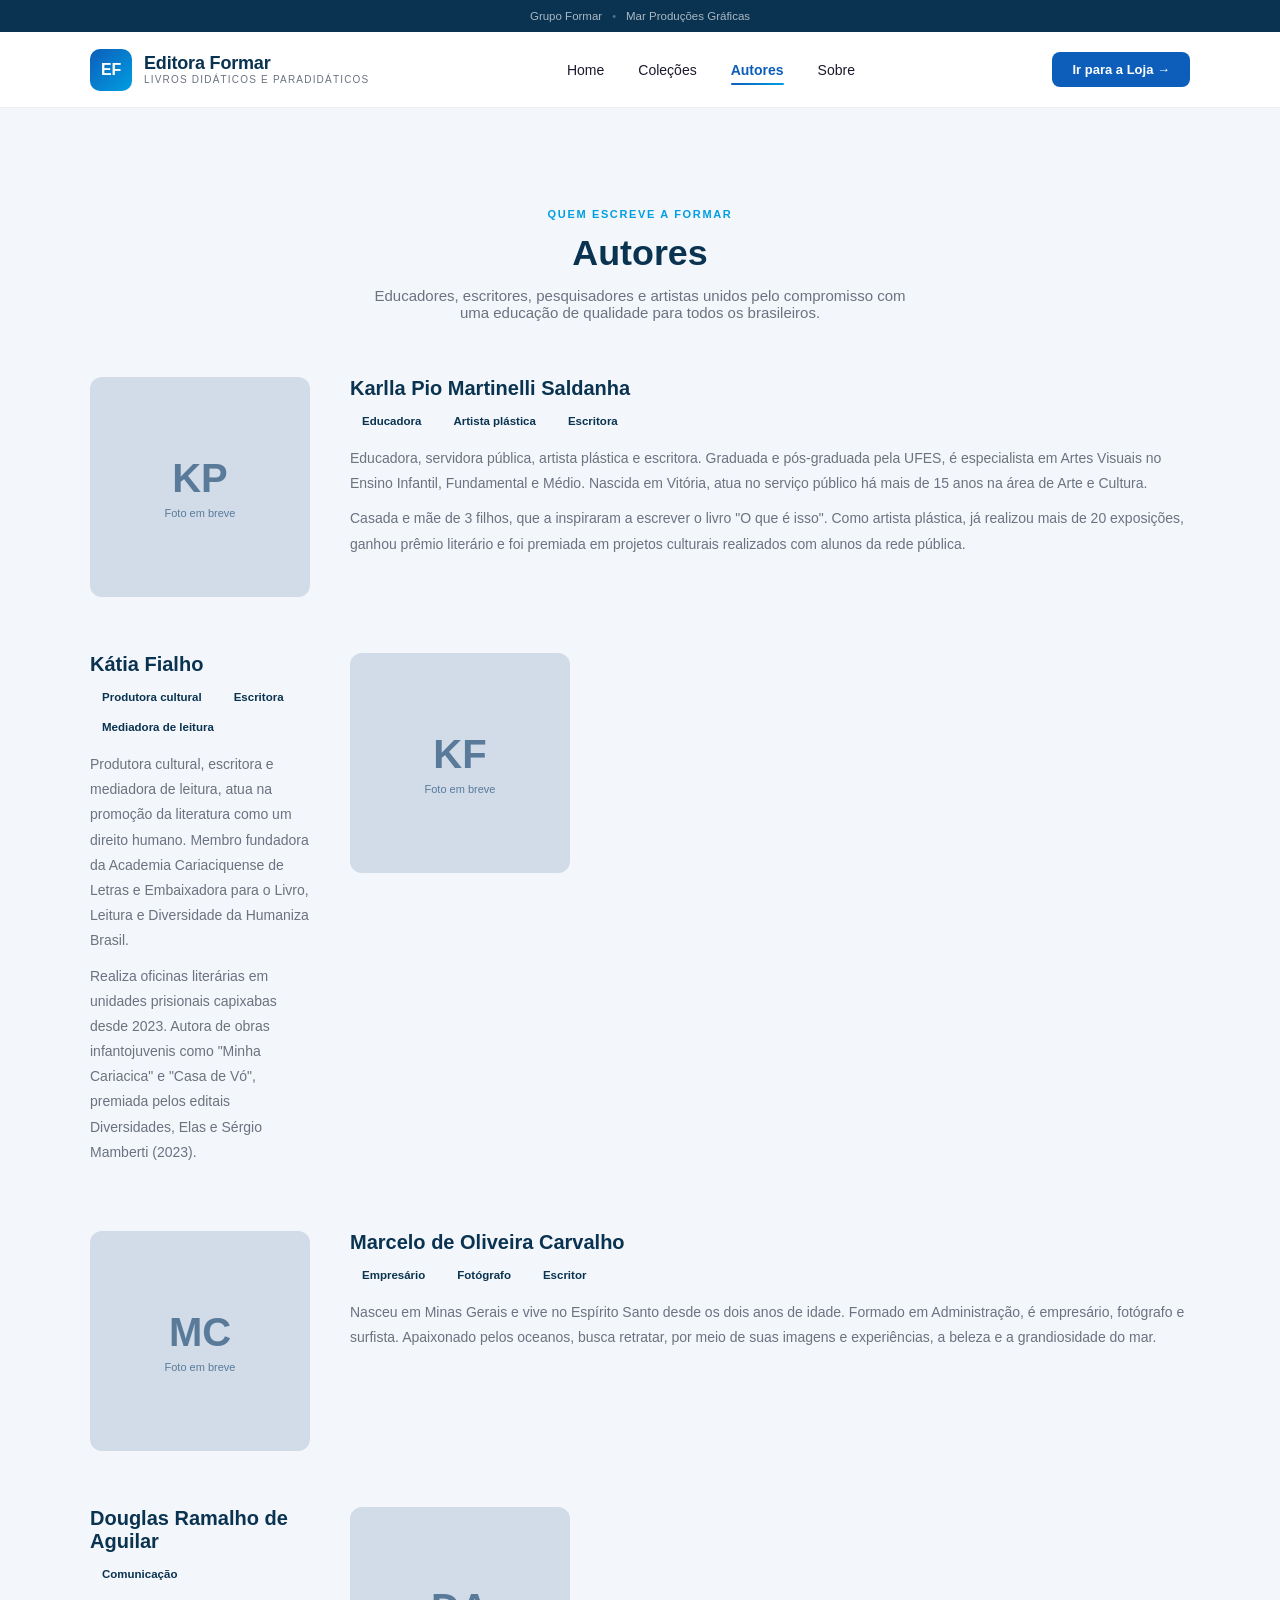
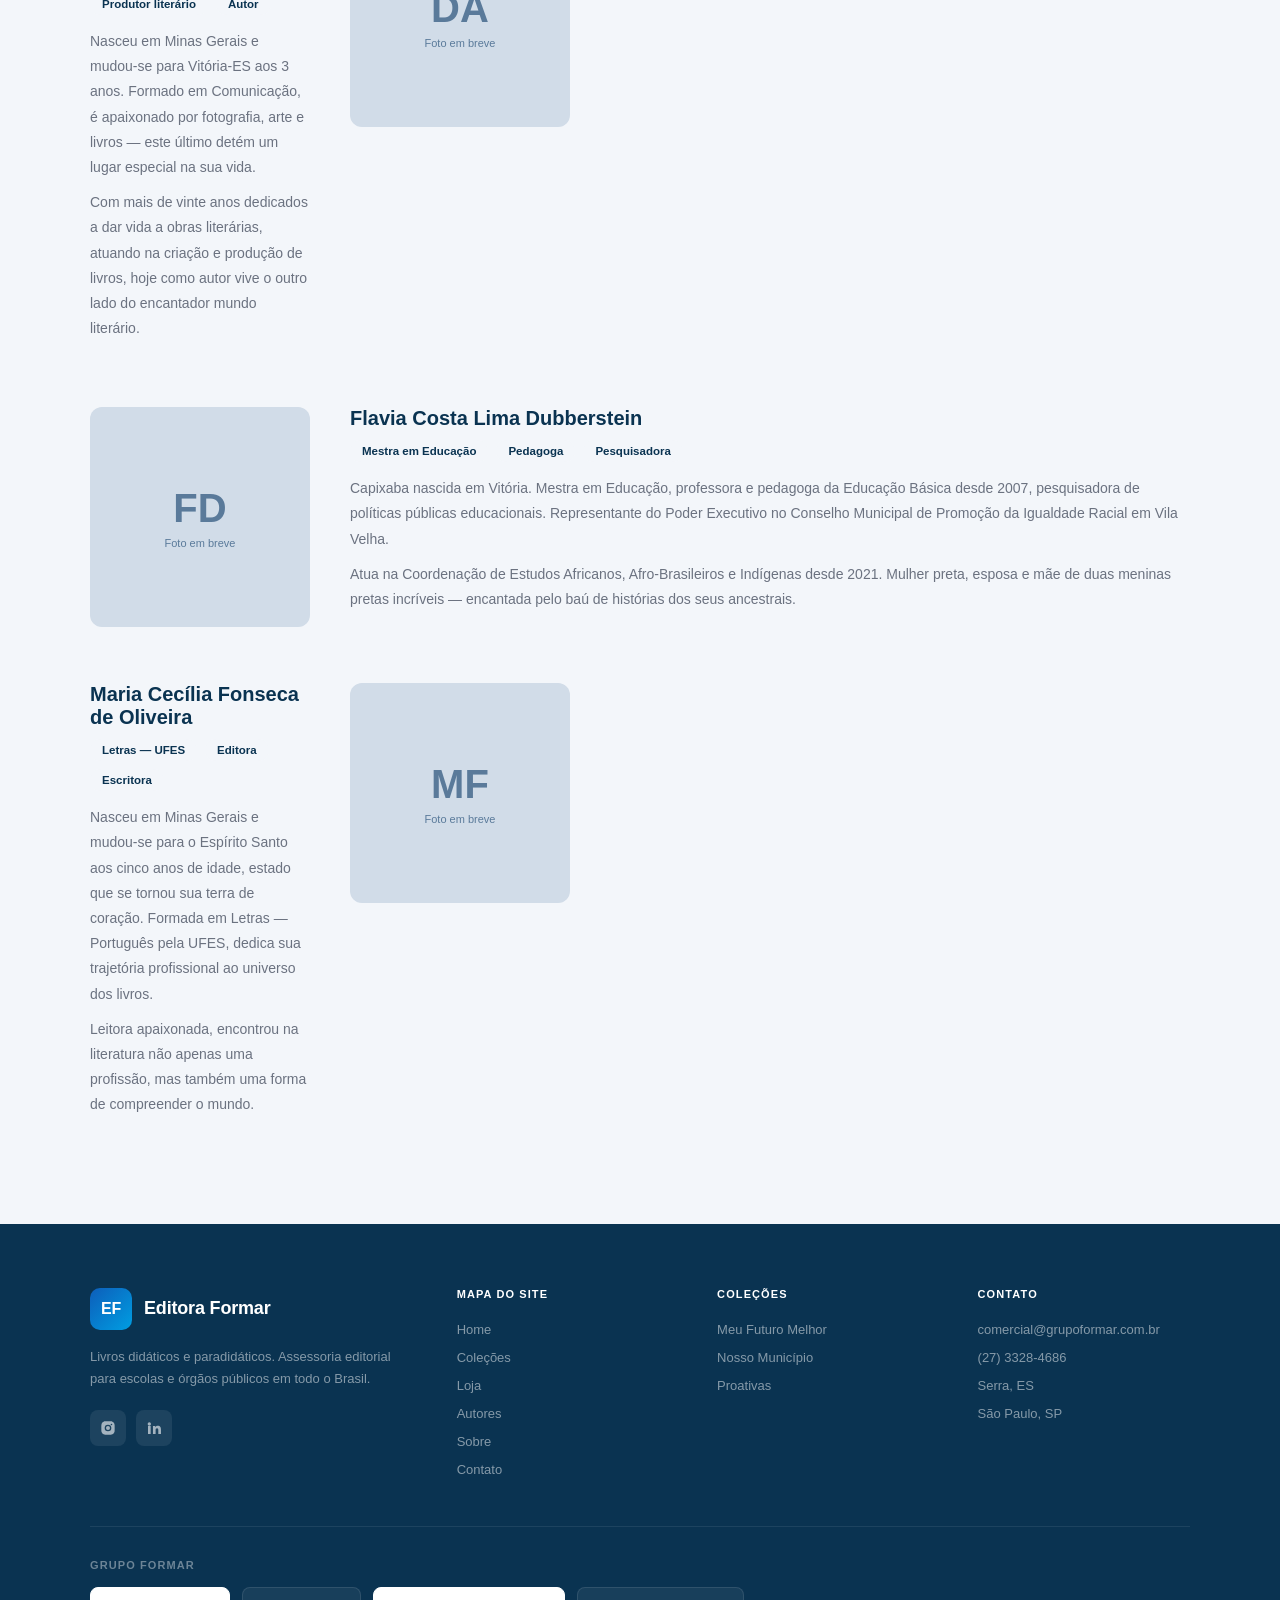
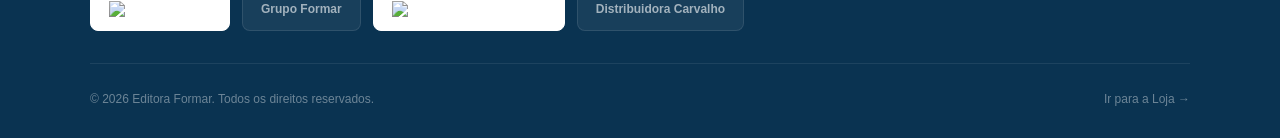
==== autores.html @ 8db66f16 "site-formar-16/07/2026 Signed-off-by: eliakimst <64975257+eliakimst@users.noreply.github.com>" ====
<!DOCTYPE html>
<html lang="pt-BR">
<head>
<meta charset="UTF-8">
<meta name="viewport" content="width=device-width, initial-scale=1.0">
<title>Autores | Editora Formar</title>
<meta name="description" content="Conheça os autores da Editora Formar: educadores, escritores, pesquisadores e artistas por trás das coleções didáticas e paradidáticas.">
<link rel="canonical" href="https://editoraformar.com.br/autores.html">

<link rel="stylesheet" href="styles.css">
</head>
<body>

<div class="top-bar">
  <div class="top-bar-inner">
    <a href="https://editoraformar.com.br" target="_blank" rel="noopener">Grupo Formar</a>
    <span class="top-bar-sep">•</span>
    <a href="https://editoraformar.com.br" target="_blank" rel="noopener">Mar Produções Gráficas</a>
  </div>
</div>

<header class="header" id="siteHeader">
  <div class="header-inner">
    <a class="logo" href="index.html#home" aria-label="Editora Formar — página inicial">
      <span class="logo-mark" aria-hidden="true">EF</span>
      <span class="logo-text">
        <strong>Editora Formar</strong>
        <span>Livros didáticos e paradidáticos</span>
      </span>
    </a>

    <nav class="main-nav" id="mainNav">
      <a href="index.html#home">Home</a>
      <a href="colecoes.html">Coleções</a>
      <a href="autores.html" class="active">Autores</a>
      <a href="sobre.html">Sobre</a>

      <a href="https://contato75770.wixsite.com/website" target="_blank" class="btn-loja">Ir para a Loja →</a>
    </nav>

    <div class="header-actions">
      <a href="https://contato75770.wixsite.com/website" target="_blank" class="btn-loja">Ir para a Loja →</a>

      <button class="menu-toggle" id="menuToggle" aria-expanded="false" aria-controls="mainNav" aria-label="Abrir menu">
        <span></span>
      </button>
    </div>
  </div>
</header>

<main style="margin-top:108px;">
  <section class="autores-chamada">
    <div class="autores-chamada-container">
      <div class="section-header">
        <span class="eyebrow">Quem escreve a Formar</span>
        <h2>Autores</h2>
        <p>Educadores, escritores, pesquisadores e artistas unidos pelo compromisso com uma educação de qualidade para todos os brasileiros.</p>
      </div>

      <div class="autores-visual-grid">
        <div class="autor-visual-card">
          <div class="autor-visual-foto autor-visual-foto-placeholder">
            <span>KP</span>
            <small>Foto em breve</small>
          </div>
          <div class="autor-visual-body">
            <div class="autor-visual-header">
              <h3>Karlla Pio Martinelli Saldanha</h3>
              <div class="autor-tags">
                <span class="autor-tag">Educadora</span>
                <span class="autor-tag">Artista plástica</span>
                <span class="autor-tag">Escritora</span>
              </div>
            </div>
            <p>Educadora, servidora pública, artista plástica e escritora. Graduada e pós-graduada pela UFES, é especialista em Artes Visuais no Ensino Infantil, Fundamental e Médio. Nascida em Vitória, atua no serviço público há mais de 15 anos na área de Arte e Cultura.</p>
            <p>Casada e mãe de 3 filhos, que a inspiraram a escrever o livro "O que é isso". Como artista plástica, já realizou mais de 20 exposições, ganhou prêmio literário e foi premiada em projetos culturais realizados com alunos da rede pública.</p>
          </div>
        </div>

        <div class="autor-visual-card autor-visual-card-rev">
          <div class="autor-visual-foto autor-visual-foto-placeholder">
            <span>KF</span>
            <small>Foto em breve</small>
          </div>
          <div class="autor-visual-body">
            <div class="autor-visual-header">
              <h3>Kátia Fialho</h3>
              <div class="autor-tags">
                <span class="autor-tag">Produtora cultural</span>
                <span class="autor-tag">Escritora</span>
                <span class="autor-tag">Mediadora de leitura</span>
              </div>
            </div>
            <p>Produtora cultural, escritora e mediadora de leitura, atua na promoção da literatura como um direito humano. Membro fundadora da Academia Cariaciquense de Letras e Embaixadora para o Livro, Leitura e Diversidade da Humaniza Brasil.</p>
            <p>Realiza oficinas literárias em unidades prisionais capixabas desde 2023. Autora de obras infantojuvenis como "Minha Cariacica" e "Casa de Vó", premiada pelos editais Diversidades, Elas e Sérgio Mamberti (2023).</p>
          </div>
        </div>

        <div class="autor-visual-card">
          <div class="autor-visual-foto autor-visual-foto-placeholder">
            <span>MC</span>
            <small>Foto em breve</small>
          </div>
          <div class="autor-visual-body">
            <div class="autor-visual-header">
              <h3>Marcelo de Oliveira Carvalho</h3>
              <div class="autor-tags">
                <span class="autor-tag">Empresário</span>
                <span class="autor-tag">Fotógrafo</span>
                <span class="autor-tag">Escritor</span>
              </div>
            </div>
            <p>Nasceu em Minas Gerais e vive no Espírito Santo desde os dois anos de idade. Formado em Administração, é empresário, fotógrafo e surfista. Apaixonado pelos oceanos, busca retratar, por meio de suas imagens e experiências, a beleza e a grandiosidade do mar.</p>
          </div>
        </div>

        <div class="autor-visual-card autor-visual-card-rev">
          <div class="autor-visual-foto autor-visual-foto-placeholder">
            <span>DA</span>
            <small>Foto em breve</small>
          </div>
          <div class="autor-visual-body">
            <div class="autor-visual-header">
              <h3>Douglas Ramalho de Aguilar</h3>
              <div class="autor-tags">
                <span class="autor-tag">Comunicação</span>
                <span class="autor-tag">Produtor literário</span>
                <span class="autor-tag">Autor</span>
              </div>
            </div>
            <p>Nasceu em Minas Gerais e mudou-se para Vitória-ES aos 3 anos. Formado em Comunicação, é apaixonado por fotografia, arte e livros — este último detém um lugar especial na sua vida.</p>
            <p>Com mais de vinte anos dedicados a dar vida a obras literárias, atuando na criação e produção de livros, hoje como autor vive o outro lado do encantador mundo literário.</p>
          </div>
        </div>

        <div class="autor-visual-card">
          <div class="autor-visual-foto autor-visual-foto-placeholder">
            <span>FD</span>
            <small>Foto em breve</small>
          </div>
          <div class="autor-visual-body">
            <div class="autor-visual-header">
              <h3>Flavia Costa Lima Dubberstein</h3>
              <div class="autor-tags">
                <span class="autor-tag">Mestra em Educação</span>
                <span class="autor-tag">Pedagoga</span>
                <span class="autor-tag">Pesquisadora</span>
              </div>
            </div>
            <p>Capixaba nascida em Vitória. Mestra em Educação, professora e pedagoga da Educação Básica desde 2007, pesquisadora de políticas públicas educacionais. Representante do Poder Executivo no Conselho Municipal de Promoção da Igualdade Racial em Vila Velha.</p>
            <p>Atua na Coordenação de Estudos Africanos, Afro-Brasileiros e Indígenas desde 2021. Mulher preta, esposa e mãe de duas meninas pretas incríveis — encantada pelo baú de histórias dos seus ancestrais.</p>
          </div>
        </div>

        <div class="autor-visual-card autor-visual-card-rev">
          <div class="autor-visual-foto autor-visual-foto-placeholder">
            <span>MF</span>
            <small>Foto em breve</small>
          </div>
          <div class="autor-visual-body">
            <div class="autor-visual-header">
              <h3>Maria Cecília Fonseca de Oliveira</h3>
              <div class="autor-tags">
                <span class="autor-tag">Letras — UFES</span>
                <span class="autor-tag">Editora</span>
                <span class="autor-tag">Escritora</span>
              </div>
            </div>
            <p>Nasceu em Minas Gerais e mudou-se para o Espírito Santo aos cinco anos de idade, estado que se tornou sua terra de coração. Formada em Letras — Português pela UFES, dedica sua trajetória profissional ao universo dos livros.</p>
            <p>Leitora apaixonada, encontrou na literatura não apenas uma profissão, mas também uma forma de compreender o mundo.</p>
          </div>
        </div>
      </div>
    </div>
  </section>
</main>

<!-- ════ FOOTER ════ -->
<footer class="footer">
  <div class="footer-container">
    <div class="footer-top">
      <div class="footer-brand">
        <a class="logo" href="index.html#home">
          <span class="logo-mark" aria-hidden="true">EF</span>
          <span class="logo-text">
            <strong>Editora Formar</strong>
          </span>
        </a>
        <p>Livros didáticos e paradidáticos. Assessoria editorial para escolas e órgãos públicos em todo o Brasil.</p>
        <div class="footer-socials">
          <a href="#" class="social-link" aria-label="Instagram">
            <svg viewBox="0 0 24 24"><path d="M12 2c2.7 0 3.06.01 4.12.06 1.06.05 1.79.22 2.43.47.66.26 1.22.6 1.77 1.15.55.55.9 1.11 1.15 1.77.25.64.42 1.37.47 2.43.05 1.06.06 1.42.06 4.12s-.01 3.06-.06 4.12c-.05 1.06-.22 1.79-.47 2.43-.26.66-.6 1.22-1.15 1.77-.55.55-1.11.9-1.77 1.15-.64.25-1.37.42-2.43.47-1.06.05-1.42.06-4.12.06s-3.06-.01-4.12-.06c-1.06-.05-1.79-.22-2.43-.47-.66-.26-1.22-.6-1.77-1.15-.55-.55-.9-1.11-1.15-1.77-.25-.64-.42-1.37-.47-2.43C2.01 15.06 2 14.7 2 12s.01-3.06.06-4.12c.05-1.06.22-1.79.47-2.43.26-.66.6-1.22 1.15-1.77.55-.55 1.11-.9 1.77-1.15.64-.25 1.37-.42 2.43-.47C8.94 2.01 9.3 2 12 2zm0 5a5 5 0 100 10 5 5 0 000-10zm0 2a3 3 0 110 6 3 3 0 010-6zm5.2-3.4a1.2 1.2 0 100 2.4 1.2 1.2 0 000-2.4z"/></svg>
          </a>
          <a href="#" class="social-link" aria-label="LinkedIn">
            <svg viewBox="0 0 24 24"><path d="M4.98 3.5a2.5 2.5 0 11-.02 5.001A2.5 2.5 0 014.98 3.5zM3 9h4v12H3V9zm7 0h3.83v1.64h.05c.53-1 1.84-2.06 3.78-2.06 4.04 0 4.79 2.66 4.79 6.12V21h-4v-5.6c0-1.34-.02-3.06-1.87-3.06-1.87 0-2.16 1.46-2.16 2.96V21h-4V9z"/></svg>
          </a>
        </div>
      </div>

      <div class="footer-col">
        <h4>Mapa do site</h4>
        <ul>
          <li><a href="index.html#home">Home</a></li>
          <li><a href="colecoes.html">Coleções</a></li>
          <li><a href="index.html#loja">Loja</a></li>
          <li><a href="autores.html">Autores</a></li>
          <li><a href="sobre.html">Sobre</a></li>
          <li><a href="index.html#contato">Contato</a></li>
        </ul>
      </div>

      <div class="footer-col">
        <h4>Coleções</h4>
        <ul>
          <li><a href="colecoes.html#meu-futuro-melhor">Meu Futuro Melhor</a></li>
          <li><a href="colecoes.html#nosso-municipio">Nosso Município</a></li>
          <li><a href="colecoes.html#proativas">Proativas</a></li>
        </ul>
      </div>

      <div class="footer-col">
        <h4>Contato</h4>
        <ul>
          <li><a href="mailto:comercial@grupoformar.com.br">comercial@grupoformar.com.br</a></li>
          <li><a href="tel:+5527332884686">(27) 3328-4686</a></li>
          <li><a href="#">Serra, ES</a></li>
          <li><a href="#">São Paulo, SP</a></li>
        </ul>
      </div>
    </div>

    <div class="footer-parceiros">
      <div class="footer-parceiros-label">Grupo Formar</div>
      <div class="footer-parceiros-grid">
        <div class="footer-parceiro-logo"><img src="editora-formar-logo.png" alt="Editora Formar"></div>
        <div class="footer-parceiro-logo">Grupo Formar</div>
        <div class="footer-parceiro-logo"><img src="mar-producoes-logo.svg" alt="Mar Produções Gráficas"></div>
        <div class="footer-parceiro-logo">Distribuidora Carvalho</div>
      </div>
    </div>

    <div class="footer-bottom">
      <p>© 2026 Editora Formar. Todos os direitos reservados.</p>
      <a href="https://contato75770.wixsite.com/website" target="_blank">Ir para a Loja →</a>
    </div>
  </div>
</footer>

<script src="script.js"></script>
</body>
</html>
---- styles.css ----
@font-face {
    font-family: 'MotivaSans';
    src: url('fonts/MotivaSansRegular.woff.ttf') format('truetype');
    font-weight: 400; font-style: normal; font-display: swap;
  }
  @font-face {
    font-family: 'MotivaSans';
    src: url('fonts/MotivaSansMedium.woff.ttf') format('truetype');
    font-weight: 500; font-style: normal; font-display: swap;
  }
  @font-face {
    font-family: 'MotivaSans';
    src: url('fonts/MotivaSansBold.woff.ttf') format('truetype');
    font-weight: 700; font-style: normal; font-display: swap;
  }
  @font-face {
    font-family: 'MotivaSans';
    src: url('fonts/MotivaSansExtraBold.ttf') format('truetype');
    font-weight: 800; font-style: normal; font-display: swap;
  }

  :root{
    --navy:  #0A3351;
    --blue:  #0D5EBA;
    --green: #009EE2;
    --sky:   #2FC3F5;
    --light: #F3F6FA;
    --white: #FFFFFF;
    --gray:  #6B7280;
    --dark:  #1A1A2E;
    --font:  'MotivaSans', Arial, sans-serif;
    --max-w: 1180px;
    --radius: 12px;
  }

  *,*::before,*::after{ box-sizing:border-box; margin:0; padding:0; }
  html{ scroll-behavior:smooth; }
  body{ font-family: var(--font); background: var(--white); }

  /* para os links âncora (rodapé, índice) não rolarem a página escondendo
     o topo do conteúdo atrás da faixa superior + header fixos (108px) */
  section[id]{ scroll-margin-top: 108px; }

  /* ════ FAIXA SUPERIOR ════ */
  .top-bar{
    position: fixed;
    top: 0; left: 0; right: 0;
    z-index: 101;
    height: 32px;
    background: var(--navy);
  }

  .top-bar-inner{
    max-width: var(--max-w);
    height: 100%;
    margin: 0 auto;
    padding: 0 40px;
    display: flex;
    align-items: center;
    justify-content: center;
    gap: 10px;
  }

  .top-bar-inner a{
    color: rgba(255,255,255,0.65);
    text-decoration: none;
    font-size: 11.5px;
    font-family: var(--font);
    transition: color .15s;
  }

  .top-bar-inner a:hover{ color: var(--white); }

  .top-bar-sep{ color: rgba(255,255,255,0.3); font-size: 11px; }

  @media (max-width: 480px){
    .top-bar-inner{ padding: 0 16px; gap: 6px; }
    .top-bar-inner a{ font-size: 10.5px; }
  }

  /* ════ HEADER ════ */
  .header{
    position: fixed;
    top: 32px; left:0; right:0;
    z-index: 100;
    background: var(--white);
    border-bottom: 1px solid rgba(10,51,81,0.08);
    height: 76px;
    transition: box-shadow .25s ease, height .25s ease;
  }

  .header.scrolled{
    box-shadow: 0 4px 24px rgba(10,51,81,0.10);
    height: 68px;
  }

  .header-inner{
    max-width: var(--max-w);
    height: 100%;
    margin: 0 auto;
    padding: 0 40px;
    display: flex;
    align-items: center;
    justify-content: space-between;
    gap: 24px;
  }

  .logo{
    display:flex;
    align-items:center;
    gap:12px;
    text-decoration:none;
    cursor:pointer;
    flex-shrink:0;
  }

  .logo-mark{
    width: 42px;
    height: 42px;
    border-radius: 10px;
    background: linear-gradient(135deg, var(--blue), var(--green));
    display:flex;
    align-items:center;
    justify-content:center;
    color:var(--white);
    font-weight:800;
    font-size:16px;
    letter-spacing:-0.02em;
  }

  .logo-text{
    display:flex;
    flex-direction:column;
    line-height:1.15;
  }

  .logo-text strong{
    font-size:18px;
    font-weight:800;
    color:var(--navy);
    letter-spacing:-0.01em;
  }

  .logo-text span{
    font-size:10px;
    font-weight:500;
    color:var(--gray);
    text-transform:uppercase;
    letter-spacing:0.12em;
  }

  nav.main-nav{
    display:flex;
    align-items:center;
    gap:2px;
  }

  nav.main-nav a{
    position:relative;
    text-decoration:none;
    color:var(--dark);
    font-size:14px;
    font-weight:500;
    padding:9px 16px;
    border-radius:8px;
    transition: color .15s ease, background .15s ease;
    white-space:nowrap;
  }

  nav.main-nav a:hover{ background:var(--light); color:var(--blue); }
  nav.main-nav a.active{ color:var(--blue); font-weight:700; }

  nav.main-nav a.active::after{
    content:'';
    position:absolute;
    left:16px; right:16px;
    bottom:2px;
    height:2px;
    border-radius:2px;
    background: linear-gradient(90deg, var(--blue), var(--green));
  }

  .header-actions{
    display:flex;
    align-items:center;
    gap:8px;
  }

  .btn-loja{
    display:inline-flex;
    align-items:center;
    gap:6px;
    background: var(--blue);
    color: var(--white);
    text-decoration:none;
    border-radius:8px;
    padding:10px 20px;
    font-size:13px;
    font-weight:700;
    transition: background .15s ease, transform .15s ease;
  }

  .btn-loja:hover{ background: var(--navy); transform: translateY(-1px); }

  /* em desktop, o botão da loja aparece só em .header-actions;
     a cópia dentro do nav é exclusiva do menu mobile */
  nav.main-nav .btn-loja{ display:none; }

  .menu-toggle{
    display:none;
    width:40px; height:40px;
    border:none;
    background:transparent;
    cursor:pointer;
    align-items:center;
    justify-content:center;
    border-radius:8px;
  }

  .menu-toggle:hover{ background: var(--light); }

  .menu-toggle span,
  .menu-toggle span::before,
  .menu-toggle span::after{
    display:block;
    width:22px;
    height:2px;
    background: var(--navy);
    position:relative;
    transition: transform .2s ease, opacity .2s ease;
  }

  .menu-toggle span::before,
  .menu-toggle span::after{
    content:'';
    position:absolute;
    left:0;
  }
  .menu-toggle span::before{ top:-7px; }
  .menu-toggle span::after{ top:7px; }

  .menu-toggle.open span{ background: transparent; }
  .menu-toggle.open span::before{ transform: translateY(7px) rotate(45deg); }
  .menu-toggle.open span::after{ transform: translateY(-7px) rotate(-45deg); }

  @media (max-width: 860px){
    nav.main-nav{
      position: fixed;
      top: 108px; left:0; right:0;
      flex-direction:column;
      align-items:stretch;
      background: var(--white);
      border-bottom: 1px solid rgba(10,51,81,0.08);
      padding: 8px 16px 16px;
      gap:2px;
      transform: translateY(-12px);
      opacity:0;
      visibility:hidden;
      pointer-events:none;
      transition: transform .2s ease, opacity .2s ease;
      box-shadow: 0 12px 24px rgba(10,51,81,0.08);
    }

    nav.main-nav.open{
      transform: translateY(0);
      opacity:1;
      visibility:visible;
      pointer-events:auto;
    }

    nav.main-nav a{ padding:12px 14px; font-size:15px; }
    nav.main-nav a.active::after{ display:none; }
    nav.main-nav a.active{ background: var(--light); }

    .header-actions .btn-loja{ display:none; }
    nav.main-nav .btn-loja{
      display:inline-flex;
      justify-content:center;
      margin-top:8px;
    }

    .menu-toggle{ display:flex; }
  }

  @media (max-width: 400px){
    .logo-text span{ display:none; }
  }

  /* ════ BANNER ════ */
  .banner{
    background: var(--light);
    overflow: hidden;
    position: relative;
    margin-top: 108px; /* compensa faixa superior (32px) + header fixo (76px) */
  }

  .banner-inner{
    max-width: var(--max-w);
    margin: 0 auto;
    padding: 72px 40px;
    display: grid;
    grid-template-columns: 1fr 1fr;
    align-items: center;
    gap: 40px;
    min-height: 520px;
  }

  .banner-text{ position: relative; z-index: 2; }

  .banner-eyebrow{
    display:inline-block;
    background: rgba(13,94,186,0.08);
    color: var(--blue);
    font-size: 11px;
    font-weight: 700;
    letter-spacing: 0.15em;
    text-transform: uppercase;
    padding: 6px 14px;
    border-radius: 20px;
    border: 1px solid rgba(13,94,186,0.18);
    margin-bottom: 24px;
  }

  .banner-text h1{
    font-size: clamp(30px, 4vw, 48px);
    font-weight: 800;
    color: var(--navy);
    line-height: 1.15;
    margin-bottom: 20px;
  }

  .banner-text h1 em{
    font-style: normal;
    color: var(--green);
  }

  .banner-text p{
    color: var(--gray);
    font-size: 15px;
    line-height: 1.8;
    max-width: 420px;
    margin-bottom: 36px;
  }

  .banner-ctas{ display:flex; gap:12px; flex-wrap:wrap; }

  .btn-primary{
    background: var(--green);
    color: var(--white);
    border:none;
    border-radius: 8px;
    padding: 13px 28px;
    font-size: 15px;
    font-weight: 700;
    font-family: var(--font);
    text-decoration:none;
    display:inline-block;
    transition: filter .15s, transform .1s;
  }
  .btn-primary:hover{ filter: brightness(0.92); transform: translateY(-1px); }

  .btn-secondary{
    background: transparent;
    color: var(--navy);
    border: 1.5px solid rgba(10,51,81,0.25);
    border-radius: 8px;
    padding: 13px 28px;
    font-size: 15px;
    font-weight: 500;
    font-family: var(--font);
    text-decoration:none;
    display:inline-block;
    transition: border-color .15s, background .15s;
  }
  .btn-secondary:hover{ border-color: rgba(10,51,81,0.5); background: rgba(10,51,81,0.04); }

  .banner-visual{
    position: relative;
    display:flex;
    align-items:center;
    justify-content:center;
    z-index: 1;
  }

  .banner-blob{
    position:absolute;
    width: 92%;
    aspect-ratio: 1;
    right: -8%;
    border-radius: 42% 58% 63% 37% / 47% 42% 58% 53%;
    background: linear-gradient(135deg, var(--blue), var(--sky));
    opacity: 0.9;
  }

  .banner-photo{
    position:relative;
    width: 78%;
    aspect-ratio: 3 / 4;
    border-radius: 42% 58% 63% 37% / 47% 42% 58% 53%;
    overflow:hidden;
    box-shadow: 0 24px 48px rgba(10,51,81,0.18);
    background: var(--navy);
    display:flex;
    align-items:center;
    justify-content:center;
  }

  /* placeholder — trocar por <img src="foto-geral.avif" alt="Professora com alunos em sala de aula"> quando o arquivo real existir */
  .banner-photo-placeholder{
    color: rgba(255,255,255,0.7);
    font-size: 13px;
    text-align:center;
    padding: 24px;
    line-height:1.6;
  }

  .banner-photo img{
    width:100%;
    height:100%;
    object-fit:cover;
    display:block;
  }

  @media (max-width: 860px){
    .banner-inner{
      grid-template-columns: 1fr;
      padding: 48px 24px;
      min-height: 0;
      text-align: left;
    }

    .banner-visual{
      order: -1;
      margin-bottom: 8px;
    }

    .banner-blob{ width: 68%; right: 8%; }
    .banner-photo{ width: 58%; }

    .banner-text p{ max-width: none; }
  }

  @media (max-width: 480px){
    .banner-blob{ width: 78%; right: 4%; }
    .banner-photo{ width: 68%; }
    .banner-ctas{ flex-direction:column; align-items: stretch; }
    .banner-ctas a{ text-align:center; }
  }

  /* ════ SOBRE ════ */
  .eyebrow{
    display: inline-block;
    font-size: 11px;
    font-weight: 700;
    letter-spacing: 0.15em;
    text-transform: uppercase;
    color: var(--green);
    margin-bottom: 12px;
  }

  .sobre{
    padding: 96px 0;
    background: var(--white);
  }

  .sobre-container{
    max-width: var(--max-w);
    margin: 0 auto;
    padding: 0 40px;
  }

  .sobre-inner{
    display: grid;
    grid-template-columns: 1fr 1fr;
    gap: 80px;
    align-items: center;
  }

  .sobre-image{
    border-radius: var(--radius);
    overflow: hidden;
    height: 400px;
    background: var(--light);
    display:flex;
    align-items:center;
    justify-content:center;
  }

  .sobre-image img{
    width: 100%;
    height: 100%;
    object-fit: cover;
    display:block;
  }

  /* placeholder — trocar por <img src="foto-geral2.avif" alt="Editora Formar"> quando o arquivo real existir */
  .sobre-image-placeholder{
    color: var(--gray);
    font-size: 13px;
    text-align:center;
    padding: 24px;
    line-height:1.6;
  }

  .sobre-content h2{
    font-family: var(--font);
    font-size: clamp(24px, 2.8vw, 36px);
    font-weight: 800;
    color: var(--navy);
    line-height: 1.2;
    margin-bottom: 20px;
  }

  .sobre-content p{
    color: var(--gray);
    font-size: 15px;
    font-family: var(--font);
    font-weight: 400;
    line-height: 1.8;
    margin-bottom: 16px;
  }

  .link-mais{
    color: var(--blue);
    font-weight: 700;
    font-family: var(--font);
    font-size: 14px;
    text-decoration: none;
    display: inline-flex;
    align-items: center;
    gap: 6px;
    margin-top: 8px;
    transition: gap 0.15s;
    cursor: pointer;
  }

  .link-mais:hover{ gap: 10px; }

  @media (max-width: 860px){
    .sobre{ padding: 64px 0; }
    .sobre-container{ padding: 0 24px; }
    .sobre-inner{
      grid-template-columns: 1fr;
      gap: 32px;
    }
    .sobre-image{ height: 280px; order: -1; }
  }

  /* ════ MISSÃO, VISÃO E VALORES ════ (conteúdo real, página Sobre completa) */
  .mvv{ padding: 80px 0; background: var(--light); }
  .mvv-header{ text-align: center; max-width: 560px; margin: 0 auto 48px; }
  .mvv-header h2{ font-family: var(--font); font-size: clamp(24px,2.8vw,34px); font-weight: 800; color: var(--navy); margin-top: 6px; }
  .mvv-grid{ display: grid; grid-template-columns: repeat(3,1fr); gap: 24px; }
  .mvv-card{ background: var(--white); border-radius: var(--radius); padding: 32px 26px; }
  .mvv-card-icon{ width: 48px; height: 48px; border-radius: 12px; background: rgba(0,158,226,0.1); display: flex; align-items: center; justify-content: center; font-size: 22px; margin-bottom: 16px; }
  .mvv-card h3{ font-family: var(--font); font-size: 16px; font-weight: 700; color: var(--navy); margin-bottom: 10px; }
  .mvv-card p{ color: var(--gray); font-size: 13.5px; line-height: 1.7; }
  .valores-list{ display: flex; flex-wrap: wrap; gap: 8px; }
  .valor-pill{ background: var(--light); color: var(--navy); font-size: 12px; font-weight: 600; padding: 6px 12px; border-radius: 20px; }

  @media (max-width: 860px){
    .mvv{ padding: 56px 0; }
    .mvv-grid{ grid-template-columns: 1fr; }
  }

  /* ════ GRUPO FORMAR (dentro da página Sobre) ════ */
  .grupo{ padding: 80px 0; background: var(--white); }
  .grupo-header{ text-align: center; max-width: 620px; margin: 0 auto 48px; }
  .grupo-header h2{ font-family: var(--font); font-size: clamp(24px,2.8vw,34px); font-weight: 800; color: var(--navy); margin: 6px 0 12px; }
  .grupo-header p{ color: var(--gray); font-size: 15px; line-height: 1.7; }
  .grupo-grid{ display: grid; grid-template-columns: 1fr 1fr; gap: 24px; }
  .grupo-card{ background: var(--light); border-radius: var(--radius); padding: 28px; }
  .grupo-card-header{ display: flex; align-items: center; gap: 14px; margin-bottom: 16px; }
  .grupo-card-logo{ width: 44px; height: 44px; border-radius: 10px; display: flex; align-items: center; justify-content: center; color: var(--white); font-weight: 800; font-size: 18px; flex-shrink: 0; }
  .grupo-card-logo.formar{ background: var(--blue); }
  .grupo-card-logo.mar{ background: var(--green); }
  .grupo-card-header h3{ font-family: var(--font); font-size: 15px; font-weight: 700; color: var(--navy); }
  .grupo-card-header span{ font-size: 12px; color: var(--gray); }
  .grupo-card > p{ color: var(--gray); font-size: 13.5px; line-height: 1.7; margin-bottom: 14px; }
  .grupo-card-tags{ display: flex; flex-wrap: wrap; gap: 8px; }
  .grupo-card-tags .tag{ background: var(--white); border: 1px solid rgba(10,51,81,0.1); border-radius: 20px; padding: 5px 12px; font-size: 11.5px; color: var(--navy); }

  @media (max-width: 860px){
    .grupo{ padding: 56px 0; }
    .grupo-grid{ grid-template-columns: 1fr; }
  }

  /* ════ COLEÇÕES ════ */
  .colecoes{
    padding: 96px 0;
    background: var(--light);
  }

  .colecoes-container{
    max-width: var(--max-w);
    margin: 0 auto;
    padding: 0 40px;
  }

  .section-header{
    text-align: center;
    margin-bottom: 56px;
  }

  .section-header h2{
    font-family: var(--font);
    font-size: clamp(24px, 2.8vw, 36px);
    font-weight: 800;
    color: var(--navy);
    line-height: 1.2;
  }

  .section-header p{
    color: var(--gray);
    font-size: 15px;
    font-family: var(--font);
    max-width: 540px;
    margin: 12px auto 0;
  }

  .colecoes-grid{
    display: grid;
    grid-template-columns: repeat(3, 1fr);
    gap: 24px;
  }

  .colecoes-cta{ text-align: center; margin-top: 40px; }

  /* ════ COLEÇÕES — VERSÃO COMPLETA (substituindo os cards pequenos) ════
     Baseado no conteúdo real da "PÁGINA COLEÇÕES" do arquivo original. */
  .col-section{ padding: 80px 0; }
  .col-section.col-alt-white{ background: var(--white); }
  .col-section.col-alt-light{ background: var(--light); }
  .col-section.col-alt-navy{ background: var(--navy); }

  .col-container{
    max-width: var(--max-w);
    margin: 0 auto;
    padding: 0 40px;
  }

  .col-intro{
    max-width: 640px;
    margin: 0 auto 48px;
    text-align: center;
  }

  .col-intro h2{
    font-family: var(--font);
    font-size: clamp(24px, 2.8vw, 34px);
    font-weight: 800;
    color: var(--navy);
    margin: 6px 0 12px;
  }

  .col-tagline{ color: var(--gray); font-size: 15px; line-height: 1.7; }

  .col-body{
    display: grid;
    grid-template-columns: 1fr 1fr;
    gap: 56px;
    align-items: center;
  }

  .col-body-reverse .col-content{ order: 2; }
  .col-body-reverse .col-images{ order: 1; }

  /* imagem grande — pedido explícito de "destaque para imagens" */
  .col-img-single{
    border-radius: var(--radius);
    overflow: hidden;
    aspect-ratio: 4/3;
    background: var(--light);
    display: flex;
    align-items: center;
    justify-content: center;
    color: var(--gray);
    font-size: 13px;
    text-align: center;
    padding: 24px;
  }

  .col-img-single img{ width: 100%; height: 100%; object-fit: cover; display: block; }

  .col-img-stack{
    position: relative;
    aspect-ratio: 4/3;
  }

  .col-img-stack .col-img-main{
    position: absolute;
    inset: 0 15% 15% 0;
    border-radius: var(--radius);
    background: var(--light);
    display: flex;
    align-items: center;
    justify-content: center;
    color: var(--gray);
    font-size: 12px;
    text-align: center;
    padding: 16px;
    box-shadow: 0 16px 32px rgba(10,51,81,0.14);
  }

  .col-img-stack .col-img-secondary{
    position: absolute;
    inset: 15% 0 0 15%;
    border-radius: var(--radius);
    background: var(--white);
    border: 1px solid rgba(10,51,81,0.1);
    display: flex;
    align-items: center;
    justify-content: center;
    color: var(--gray);
    font-size: 12px;
    text-align: center;
    padding: 16px;
    box-shadow: 0 16px 32px rgba(10,51,81,0.14);
  }

  .col-img-stack .col-img-main img,
  .col-img-stack .col-img-secondary img{
    max-width: 100%;
    max-height: 100%;
    object-fit: contain;
  }

  .col-content p{
    color: var(--gray);
    font-size: 14.5px;
    line-height: 1.8;
    margin-bottom: 14px;
  }

  .col-content-light p{ color: rgba(255,255,255,0.72); }

  .col-topics{ margin: 24px 0; display: flex; flex-direction: column; gap: 18px; }

  .col-topic{ display: flex; gap: 14px; align-items: flex-start; }

  .col-topic-icon{
    width: 40px; height: 40px;
    border-radius: 10px;
    background: var(--light);
    display: flex; align-items: center; justify-content: center;
    font-size: 18px;
    flex-shrink: 0;
  }

  .col-topic strong{ display: block; color: var(--navy); font-size: 14px; margin-bottom: 4px; }
  .col-topic p{ font-size: 13px; margin-bottom: 0; }

  .col-features{ display: flex; flex-wrap: wrap; gap: 10px; margin: 20px 0; }

  .col-feature{
    display: inline-flex; align-items: center; gap: 6px;
    background: var(--light);
    border-radius: 20px;
    padding: 7px 14px;
    font-size: 12px;
    font-weight: 600;
    color: var(--navy);
  }

  .col-content-light .col-feature{ background: rgba(255,255,255,0.08); color: var(--white); }

  .col-tags-section{ margin: 20px 0; }
  .col-tags-section strong{ display: block; font-size: 11px; text-transform: uppercase; letter-spacing: 0.08em; color: var(--navy); margin-bottom: 10px; }
  .col-tags{ display: flex; flex-wrap: wrap; gap: 8px; }
  .col-tag{ background: var(--white); border: 1px solid rgba(10,51,81,0.12); border-radius: 20px; padding: 6px 12px; font-size: 12px; color: var(--navy); }

  .col-objectives ul{ list-style: none; display: flex; flex-direction: column; gap: 8px; margin: 14px 0 24px; }
  .col-objectives li{ color: rgba(255,255,255,0.75); font-size: 13.5px; padding-left: 20px; position: relative; }
  .col-objectives li::before{ content:'✓'; position:absolute; left:0; color: var(--sky); font-weight:700; }

  .fase-grid{ display: grid; grid-template-columns: 1fr 1fr; gap: 16px; margin-bottom: 24px; }
  .fase-card{ display: flex; gap: 12px; background: rgba(255,255,255,0.06); border-radius: 10px; padding: 16px; }
  .fase-num{ width: 28px; height: 28px; border-radius: 50%; background: var(--sky); color: var(--navy); font-weight: 800; font-size: 13px; display: flex; align-items: center; justify-content: center; flex-shrink: 0; }
  .fase-card strong{ display: block; color: var(--white); font-size: 13px; margin-bottom: 4px; }
  .fase-card p{ color: rgba(255,255,255,0.65); font-size: 12px; margin-bottom: 0; }

  .btn-col-cta{
    display: inline-block;
    background: var(--blue);
    color: var(--white);
    border-radius: 8px;
    padding: 12px 24px;
    font-size: 14px;
    font-weight: 700;
    font-family: var(--font);
    text-decoration: none;
    margin-top: 8px;
    transition: background .15s;
  }
  .btn-col-cta:hover{ background: var(--navy); }
  .btn-col-cta-light{ background: var(--sky); color: var(--navy); }
  .btn-col-cta-light:hover{ background: var(--white); }

  @media (max-width: 860px){
    .col-section{ padding: 56px 0; }
    .col-container{ padding: 0 24px; }
    .col-body, .col-body-reverse .col-content, .col-body-reverse .col-images{
      grid-template-columns: 1fr;
      order: initial;
    }
    .col-body{ display: flex; flex-direction: column; gap: 32px; }
    .fase-grid{ grid-template-columns: 1fr; }
  }


  /* card com imagem cheia e texto sobreposto — modelo seguido da referência enviada */
  .card-colecao{
    position: relative;
    border-radius: 20px;
    overflow: hidden;
    aspect-ratio: 3 / 4;
    display: flex;
    align-items: flex-end;
    background: linear-gradient(135deg, var(--navy), var(--blue));
    transition: transform .2s ease, box-shadow .2s ease;
    text-decoration: none;
    color: inherit;
  }

  .card-colecao:hover{
    transform: translateY(-4px);
    box-shadow: 0 16px 36px rgba(10,51,81,0.22);
  }

  .card-colecao-image{
    position: absolute;
    inset: 0;
  }

  .card-colecao-image img{
    width: 100%;
    height: 100%;
    object-fit: cover;
    display: block;
  }

  /* placeholder — trocar pela imagem real de cada coleção quando os arquivos existirem:
     colecao-mfm.png / nosso_municipio.avif / proativas.avif */
  .card-colecao-image-placeholder{
    position: absolute;
    inset: 0;
    display:flex;
    align-items:center;
    justify-content:center;
    color: rgba(255,255,255,0.55);
    font-size: 12px;
    text-align:center;
    padding: 20px;
    line-height:1.5;
  }

  .card-colecao::after{
    content:'';
    position: absolute;
    inset: 0;
    background: linear-gradient(to top, rgba(10,51,81,0.92) 0%, rgba(10,51,81,0.55) 32%, rgba(10,51,81,0) 62%);
  }

  .card-colecao-body{
    position: relative;
    z-index: 2;
    padding: 24px;
    display: flex;
    flex-direction: column;
    gap: 10px;
  }

  .card-colecao-body h3{
    font-family: var(--font);
    font-size: 19px;
    font-weight: 800;
    color: var(--white);
    line-height: 1.25;
  }

  .card-colecao-body p{
    color: rgba(255,255,255,0.82);
    font-size: 13px;
    font-family: var(--font);
    line-height: 1.6;
  }

  .btn-outline-light{
    display: inline-flex;
    align-items:center;
    width: fit-content;
    color: var(--navy);
    background: var(--white);
    border-radius: 8px;
    padding: 8px 16px;
    font-size: 13px;
    font-weight: 700;
    font-family: var(--font);
    text-decoration: none;
    margin-top: 4px;
    transition: background .15s ease, transform .15s ease;
  }

  .btn-outline-light:hover{ background: var(--sky); transform: translateY(-1px); }

  @media (max-width: 860px){
    .colecoes{ padding: 64px 0; }
    .colecoes-container{ padding: 0 24px; }
    .colecoes-grid{
      grid-template-columns: 1fr;
      gap: 20px;
    }
    .card-colecao{ aspect-ratio: 4 / 3; }
  }

  /* ════ ACESSIBILIDADE ════ */
  .acessibilidade{
    padding: 80px 0;
    background: var(--navy);
    position: relative;
    overflow: hidden;
  }

  .acessibilidade::before{
    content:'';
    position: absolute;
    top: -80px; right: -80px;
    width: 320px; height: 320px;
    border-radius: 50%;
    background: rgba(47,195,245,0.05);
  }

  .acessibilidade::after{
    content:'';
    position: absolute;
    bottom: -100px; left: -60px;
    width: 280px; height: 280px;
    border-radius: 50%;
    background: rgba(0,158,226,0.05);
  }

  .acessibilidade-container{
    max-width: var(--max-w);
    margin: 0 auto;
    padding: 0 40px;
    position: relative;
    z-index: 2;
  }

  .acessibilidade .section-header h2{ color: var(--white); }
  .acessibilidade .section-header p{ color: rgba(255,255,255,0.65); }
  .acessibilidade .eyebrow{ color: var(--sky); }

  .selos-grid{
    display: grid;
    grid-template-columns: repeat(3, 1fr);
    gap: 24px;
    position: relative;
    z-index: 2;
    max-width: 720px;
    margin: 0 auto;
  }

  .selos-grid-2{
    grid-template-columns: repeat(2, 1fr);
    max-width: 560px;
  }

  .selo-card{
    background: rgba(255,255,255,0.06);
    border: 1px solid rgba(255,255,255,0.12);
    border-radius: var(--radius);
    padding: 36px 28px;
    text-align: center;
    transition: background .2s, border-color .2s;
  }

  .selo-card:hover{
    background: rgba(255,255,255,0.1);
    border-color: rgba(47,195,245,0.4);
  }

  .selo-icon{
    width: 90px;
    height: 90px;
    margin: 0 auto 20px;
  }

  .selo-icon img{ width: 90px; height: 90px; }

  .selo-placeholder{
    width: 90px;
    height: 90px;
    border-radius: 50%;
    background: rgba(47,195,245,0.15);
    display: flex;
    align-items: center;
    justify-content: center;
    font-size: 36px;
  }

  .selo-card h3{
    font-size: 16px;
    font-weight: 700;
    font-family: var(--font);
    color: var(--white);
    margin-bottom: 10px;
  }

  .selo-card p{
    font-size: 13px;
    font-family: var(--font);
    color: rgba(255,255,255,0.6);
    line-height: 1.6;
  }

  .selo-badge{
    display: inline-block;
    margin-top: 16px;
    background: rgba(47,195,245,0.15);
    color: var(--sky);
    font-size: 10px;
    font-weight: 700;
    font-family: var(--font);
    letter-spacing: 0.1em;
    text-transform: uppercase;
    padding: 4px 12px;
    border-radius: 20px;
    border: 1px solid rgba(47,195,245,0.3);
  }

  @media (max-width: 860px){
    .acessibilidade{ padding: 56px 0; }
    .acessibilidade-container{ padding: 0 24px; }
    .selos-grid{
      grid-template-columns: 1fr;
      gap: 16px;
    }
  }

  /* ════ LIVROS DA LOJA ════
     ATENÇÃO: seção nova, sem equivalente no arquivo original.
     Todo o conteúdo dos cards (título, autor, preço, avaliação, estoque)
     é dado de EXEMPLO — não existe nenhum dado real de produto na Editora
     Formar disponível até o momento. Ver selo "EXEMPLO" em cada card. */
  .livros{
    padding: 96px 0;
    background: var(--white);
  }

  .livros-container{
    max-width: var(--max-w);
    margin: 0 auto;
    padding: 0 40px;
  }

  .livros-aviso{
    max-width: 720px;
    margin: 0 auto 40px;
    background: rgba(0,158,226,0.08);
    border: 1px solid rgba(0,158,226,0.25);
    border-radius: 10px;
    padding: 14px 18px;
    color: var(--navy);
    font-size: 13px;
    text-align: center;
    line-height: 1.6;
  }

  .livros-grid{
    display: grid;
    grid-template-columns: repeat(3, 1fr);
    gap: 24px;
  }

  .card-livro{
    position: relative;
    background: var(--white);
    border: 1px solid rgba(10,51,81,0.08);
    border-radius: var(--radius);
    overflow: hidden;
    transition: transform .2s ease, box-shadow .2s ease;
  }

  .card-livro:hover{
    transform: translateY(-4px);
    box-shadow: 0 16px 32px rgba(10,51,81,0.12);
  }

  .card-livro-badge{
    position: absolute;
    top: 14px; left: 14px;
    z-index: 2;
    background: var(--green);
    color: var(--white);
    font-size: 10px;
    font-weight: 800;
    letter-spacing: 0.08em;
    text-transform: uppercase;
    padding: 4px 10px;
    border-radius: 20px;
  }

  .card-livro-capa{
    height: 220px;
    background: var(--light);
    display: flex;
    align-items: center;
    justify-content: center;
    color: var(--gray);
    font-size: 12px;
    text-align: center;
    padding: 20px;
    line-height: 1.5;
  }

  .card-livro-body{
    padding: 20px;
  }

  .card-livro-rating{
    color: var(--sky);
    font-size: 13px;
    margin-bottom: 8px;
    letter-spacing: 1px;
  }

  .card-livro-rating span{
    color: var(--gray);
    font-size: 11px;
    letter-spacing: normal;
    margin-left: 4px;
  }

  .card-livro-body h3{
    font-family: var(--font);
    font-size: 16px;
    font-weight: 700;
    color: var(--navy);
    line-height: 1.3;
    margin-bottom: 4px;
  }

  .card-livro-autor{
    color: var(--gray);
    font-size: 13px;
    margin-bottom: 14px;
  }

  .card-livro-precos{
    display: flex;
    align-items: baseline;
    gap: 8px;
    margin-bottom: 6px;
  }

  .card-livro-preco-de{
    color: var(--gray);
    font-size: 13px;
    text-decoration: line-through;
  }

  .card-livro-preco-por{
    color: var(--blue);
    font-size: 18px;
    font-weight: 800;
    font-family: var(--font);
  }

  .card-livro-estoque{
    color: var(--gray);
    font-size: 12px;
  }

  .card-livro-cart{
    position: absolute;
    bottom: 20px; right: 20px;
    width: 38px; height: 38px;
    border-radius: 50%;
    background: var(--blue);
    color: var(--white);
    border: none;
    display: flex;
    align-items: center;
    justify-content: center;
    font-size: 16px;
    cursor: pointer;
    transition: background .15s ease;
  }

  .card-livro-cart:hover{ background: var(--navy); }

  .livros-cta{ text-align: center; margin-top: 40px; }

  /* ════ BANNER DA LOJA ════ */
  .loja-banner{
    position: relative;
    border-radius: 20px;
    overflow: hidden;
    background: linear-gradient(120deg, var(--navy), var(--blue));
    display: flex;
    align-items: center;
    justify-content: center;
    text-align: center;
    padding: 64px 32px;
    min-height: 280px;
  }

  .loja-banner img{
    position: absolute;
    inset: 0;
    width: 100%;
    height: 100%;
    object-fit: cover;
    opacity: 0.35;
  }

  .loja-banner-content{
    position: relative;
    z-index: 2;
    max-width: 560px;
  }

  .loja-banner-content span.eyebrow{ color: var(--sky); }

  .loja-banner-content h2{
    font-family: var(--font);
    font-size: clamp(24px, 2.8vw, 34px);
    font-weight: 800;
    color: var(--white);
    margin: 8px 0 14px;
  }

  .loja-banner-content p{
    color: rgba(255,255,255,0.78);
    font-size: 15px;
    line-height: 1.7;
    margin-bottom: 28px;
  }

  @media (max-width: 860px){
    .livros{ padding: 64px 0; }
    .livros-container{ padding: 0 24px; }
    .livros-grid{
      grid-template-columns: 1fr;
      gap: 20px;
    }
  }

  /* ════ CHAMADA DE AUTORES ════ */
  .autores-chamada{
    padding: 96px 0;
    background: var(--light);
  }

  .autores-chamada-container{
    max-width: var(--max-w);
    margin: 0 auto;
    padding: 0 40px;
  }

  .autores-chamada-grid{
    display: flex;
    flex-wrap: wrap;
    justify-content: center;
    gap: 40px;
    margin-bottom: 48px;
  }

  .card-autor-chamada{
    display: flex;
    flex-direction: column;
    align-items: center;
    text-align: center;
    width: 140px;
  }

  .autor-chamada-foto{
    width: 96px;
    height: 96px;
    border-radius: 50%;
    background: #D1DCE8;
    color: #5A7A9A;
    display: flex;
    align-items: center;
    justify-content: center;
    font-size: 11px;
    font-family: var(--font);
    text-align: center;
    line-height: 1.4;
    margin-bottom: 14px;
    border: 3px solid var(--white);
    box-shadow: 0 4px 14px rgba(10,51,81,0.10);
  }

  .card-autor-chamada h3{
    font-size: 14px;
    font-weight: 700;
    font-family: var(--font);
    color: var(--navy);
    line-height: 1.3;
  }

  .autores-chamada-cta{ text-align: center; }

  .btn-outline{
    display: inline-block;
    color: var(--blue);
    border: 1.5px solid var(--blue);
    border-radius: 8px;
    padding: 9px 20px;
    font-size: 13px;
    font-weight: 700;
    font-family: var(--font);
    text-decoration: none;
    transition: background 0.15s, color 0.15s;
    width: fit-content;
    cursor: pointer;
  }

  .btn-outline:hover{ background: var(--blue); color: var(--white); }

  /* ════ AUTORES — VERSÃO COMPLETA (foto + nome + bio) ════
     Baseado no conteúdo real da "PÁGINA AUTORES" do arquivo original
     (linhas 2432-2558): 6 autores, cada um com tags de atuação e bio real. */
  .autores-visual-grid{
    display: flex;
    flex-direction: column;
    gap: 56px;
  }

  .autor-visual-card{
    display: grid;
    grid-template-columns: 220px 1fr;
    gap: 40px;
    align-items: start;
  }

  .autor-visual-card-rev .autor-visual-foto{ order: 2; }
  .autor-visual-card-rev .autor-visual-body{ order: 1; }

  .autor-visual-foto{
    width: 220px;
    height: 220px;
    border-radius: var(--radius);
    overflow: hidden;
    background: #D1DCE8;
    display: flex;
    align-items: center;
    justify-content: center;
  }

  .autor-visual-foto img{ width: 100%; height: 100%; object-fit: cover; }

  .autor-visual-foto-placeholder{
    flex-direction: column;
    gap: 6px;
    color: #5A7A9A;
  }

  .autor-visual-foto-placeholder span{ font-size: 40px; font-weight: 800; }
  .autor-visual-foto-placeholder small{ font-size: 11px; }

  .autor-visual-header h3{
    font-family: var(--font);
    font-size: 20px;
    font-weight: 800;
    color: var(--navy);
    margin-bottom: 10px;
  }

  .autor-tags{ display: flex; flex-wrap: wrap; gap: 8px; margin-bottom: 14px; }

  .autor-tag{
    background: var(--light);
    color: var(--navy);
    font-size: 11.5px;
    font-weight: 600;
    padding: 5px 12px;
    border-radius: 20px;
  }

  .autor-visual-body p{
    color: var(--gray);
    font-size: 14px;
    line-height: 1.8;
    margin-bottom: 10px;
  }

  @media (max-width: 700px){
    .autor-visual-card,
    .autor-visual-card-rev .autor-visual-foto,
    .autor-visual-card-rev .autor-visual-body{
      grid-template-columns: 1fr;
      order: initial;
    }
    .autor-visual-card{ display: flex; flex-direction: column; gap: 20px; }
    .autor-visual-foto{ width: 120px; height: 120px; }
  }


  @media (max-width: 860px){
    .autores-chamada{ padding: 64px 0; }
    .autores-chamada-container{ padding: 0 24px; }
    .autores-chamada-grid{ gap: 28px; }
    .card-autor-chamada{ width: 110px; }
    .autor-chamada-foto{ width: 76px; height: 76px; }
  }

  /* ════ CONTATO ════
     .contato / .contato-form / .form-group / .form-row reaproveitam os
     valores exatos do CSS órfão do arquivo original (existia CSS mas não
     existia <form> real no body). .form-checkbox, .form-note e
     .form-status são novos, não existiam no original. */
  .contato{ padding: 96px 0; background: var(--white); }

  .contato-container{
    max-width: 640px;
    margin: 0 auto;
    padding: 0 40px;
  }

  .contato-form{
    background: var(--light);
    border-radius: var(--radius);
    padding: 40px;
  }

  .contato-form h3{
    font-size: 18px;
    font-weight: 700;
    font-family: var(--font);
    color: var(--navy);
    margin-bottom: 24px;
  }

  .form-note{
    background: rgba(0,158,226,0.08);
    border: 1px solid rgba(0,158,226,0.25);
    border-radius: 10px;
    padding: 12px 16px;
    color: var(--navy);
    font-size: 12.5px;
    line-height: 1.6;
    margin-bottom: 24px;
  }

  .form-group{ margin-bottom: 16px; }

  .form-group label{
    display: block;
    font-size: 11px;
    font-weight: 700;
    font-family: var(--font);
    color: var(--navy);
    margin-bottom: 6px;
    text-transform: uppercase;
    letter-spacing: 0.06em;
  }

  .form-group input,
  .form-group textarea{
    width: 100%;
    padding: 12px 14px;
    border: 1.5px solid rgba(0,0,0,0.1);
    border-radius: 8px;
    font-size: 14px;
    font-family: var(--font);
    color: var(--dark);
    background: var(--white);
    transition: border-color 0.15s;
    outline: none;
  }

  .form-group input:focus,
  .form-group textarea:focus{ border-color: var(--blue); }

  .form-group textarea{ height: 120px; resize: vertical; }

  .form-row{
    display: grid;
    grid-template-columns: 1fr 1fr;
    gap: 12px;
  }

  .form-checkbox{
    display: flex;
    align-items: flex-start;
    gap: 10px;
    margin: 20px 0;
  }

  .form-checkbox input{
    margin-top: 3px;
    flex-shrink: 0;
    accent-color: var(--blue);
  }

  .form-checkbox label{
    font-size: 12.5px;
    font-family: var(--font);
    color: var(--gray);
    line-height: 1.6;
    text-transform: none;
    font-weight: 400;
  }

  .form-checkbox a{ color: var(--blue); font-weight: 700; text-decoration: none; }
  .form-checkbox a:hover{ text-decoration: underline; }

  .form-status{
    margin-top: 16px;
    padding: 12px 16px;
    border-radius: 8px;
    background: rgba(0,158,226,0.12);
    color: var(--navy);
    font-size: 13px;
    line-height: 1.6;
  }

  @media (max-width: 860px){
    .contato{ padding: 64px 0; }
    .contato-container{ padding: 0 24px; }
    .contato-form{ padding: 28px; }
    .form-row{ grid-template-columns: 1fr; gap: 0; }
  }

  /* ════ FOOTER ════ (CSS fiel ao original, mais o necessário para as novas colunas) */
  .footer{ background: var(--navy); padding: 64px 0 32px; }

  .footer-container{
    max-width: var(--max-w);
    margin: 0 auto;
    padding: 0 40px;
  }

  .footer-top{
    display: grid;
    grid-template-columns: 1.5fr 1fr 1fr 1fr;
    gap: 48px;
    margin-bottom: 48px;
  }

  .footer-brand .logo-text strong{ color: var(--white); }
  .footer-brand .logo-text span{ color: rgba(255,255,255,0.4); }

  .footer-brand p{
    font-size: 13px;
    font-family: var(--font);
    line-height: 1.7;
    margin-top: 16px;
    color: rgba(255,255,255,0.5);
  }

  .footer-socials{ display: flex; gap: 10px; margin-top: 20px; }

  .social-link{
    width: 36px;
    height: 36px;
    border-radius: 8px;
    background: rgba(255,255,255,0.08);
    display: flex;
    align-items: center;
    justify-content: center;
    color: rgba(255,255,255,0.6);
    text-decoration: none;
    transition: background 0.15s, color 0.15s;
  }

  .social-link svg{ width: 16px; height: 16px; fill: currentColor; }

  .social-link:hover{ background: var(--blue); color: var(--white); }

  .footer-col h4{
    font-size: 11px;
    font-weight: 700;
    font-family: var(--font);
    color: var(--white);
    text-transform: uppercase;
    letter-spacing: 0.1em;
    margin-bottom: 20px;
  }

  .footer-col ul{
    list-style: none;
    display: flex;
    flex-direction: column;
    gap: 10px;
  }

  .footer-col ul li a{
    font-size: 13px;
    font-family: var(--font);
    color: rgba(255,255,255,0.5);
    text-decoration: none;
    transition: color 0.15s;
    cursor: pointer;
  }

  .footer-col ul li a:hover{ color: var(--white); }

  /* Nova — não existia no original: logos do Grupo Formar */
  .footer-parceiros{
    border-top: 1px solid rgba(255,255,255,0.08);
    padding-top: 32px;
    margin-bottom: 32px;
  }

  .footer-parceiros-label{
    font-size: 11px;
    font-weight: 700;
    font-family: var(--font);
    color: rgba(255,255,255,0.4);
    text-transform: uppercase;
    letter-spacing: 0.1em;
    margin-bottom: 16px;
  }

  .footer-parceiros-grid{
    display: flex;
    flex-wrap: wrap;
    gap: 12px;
  }

  .footer-parceiro-logo{
    display: flex;
    align-items: center;
    justify-content: center;
    height: 44px;
    padding: 0 18px;
    border-radius: 8px;
    background: rgba(255,255,255,0.06);
    border: 1px solid rgba(255,255,255,0.1);
    color: rgba(255,255,255,0.6);
    font-size: 12px;
    font-family: var(--font);
    font-weight: 700;
    text-align: center;
  }

  .footer-parceiro-logo:has(img){
    background: var(--white);
    border-color: var(--white);
  }

  .footer-parceiro-logo img{
    max-width: 100%;
    max-height: 100%;
    object-fit: contain;
    white-space: nowrap;
  }

  .footer-bottom{
    border-top: 1px solid rgba(255,255,255,0.08);
    padding-top: 28px;
    display: flex;
    align-items: center;
    justify-content: space-between;
    flex-wrap: wrap;
    gap: 12px;
    font-size: 12px;
    font-family: var(--font);
    color: rgba(255,255,255,0.4);
  }

  .footer-bottom a{
    color: rgba(255,255,255,0.4);
    text-decoration: none;
    transition: color 0.15s;
  }

  .footer-bottom a:hover{ color: rgba(255,255,255,0.7); }

  @media (max-width: 860px){
    .footer-container{ padding: 0 24px; }
    .footer-top{ grid-template-columns: 1fr 1fr; gap: 32px; }
  }

  @media (max-width: 560px){
    .footer-top{ grid-template-columns: 1fr; }
  }
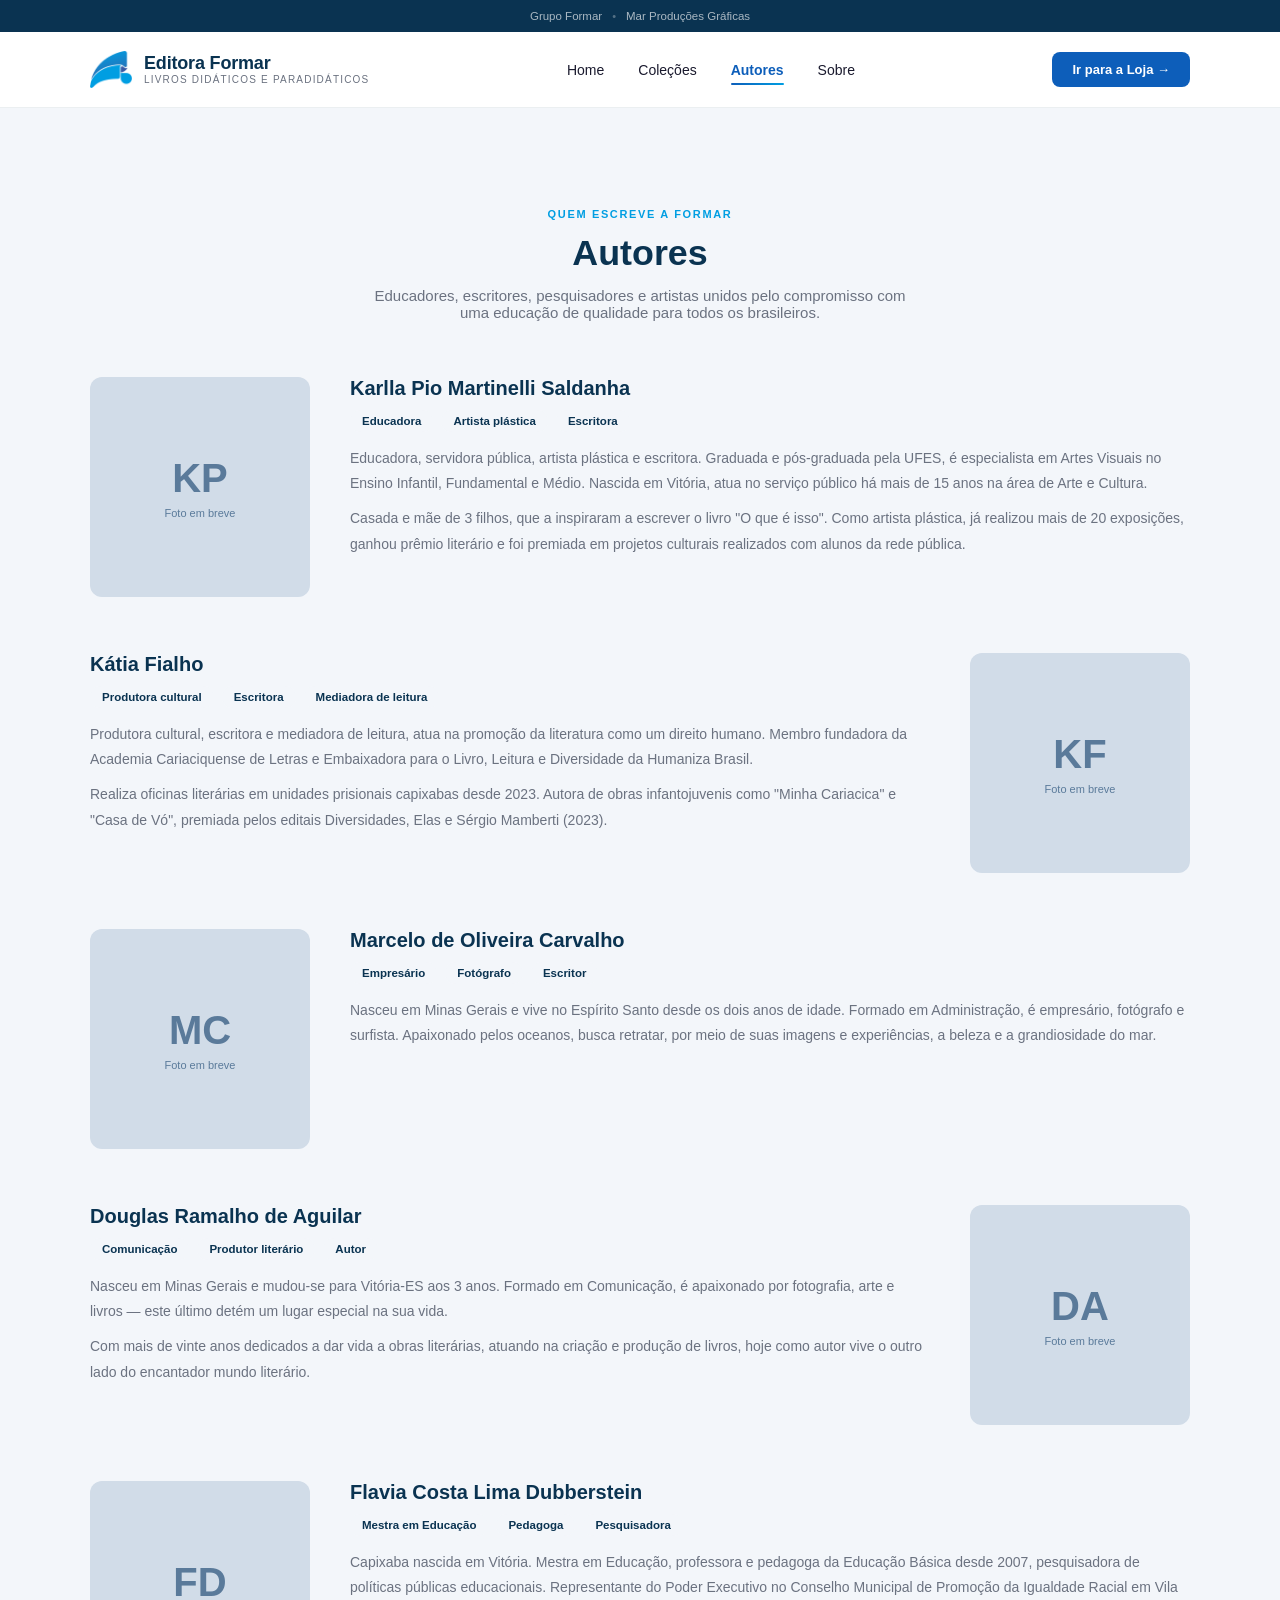
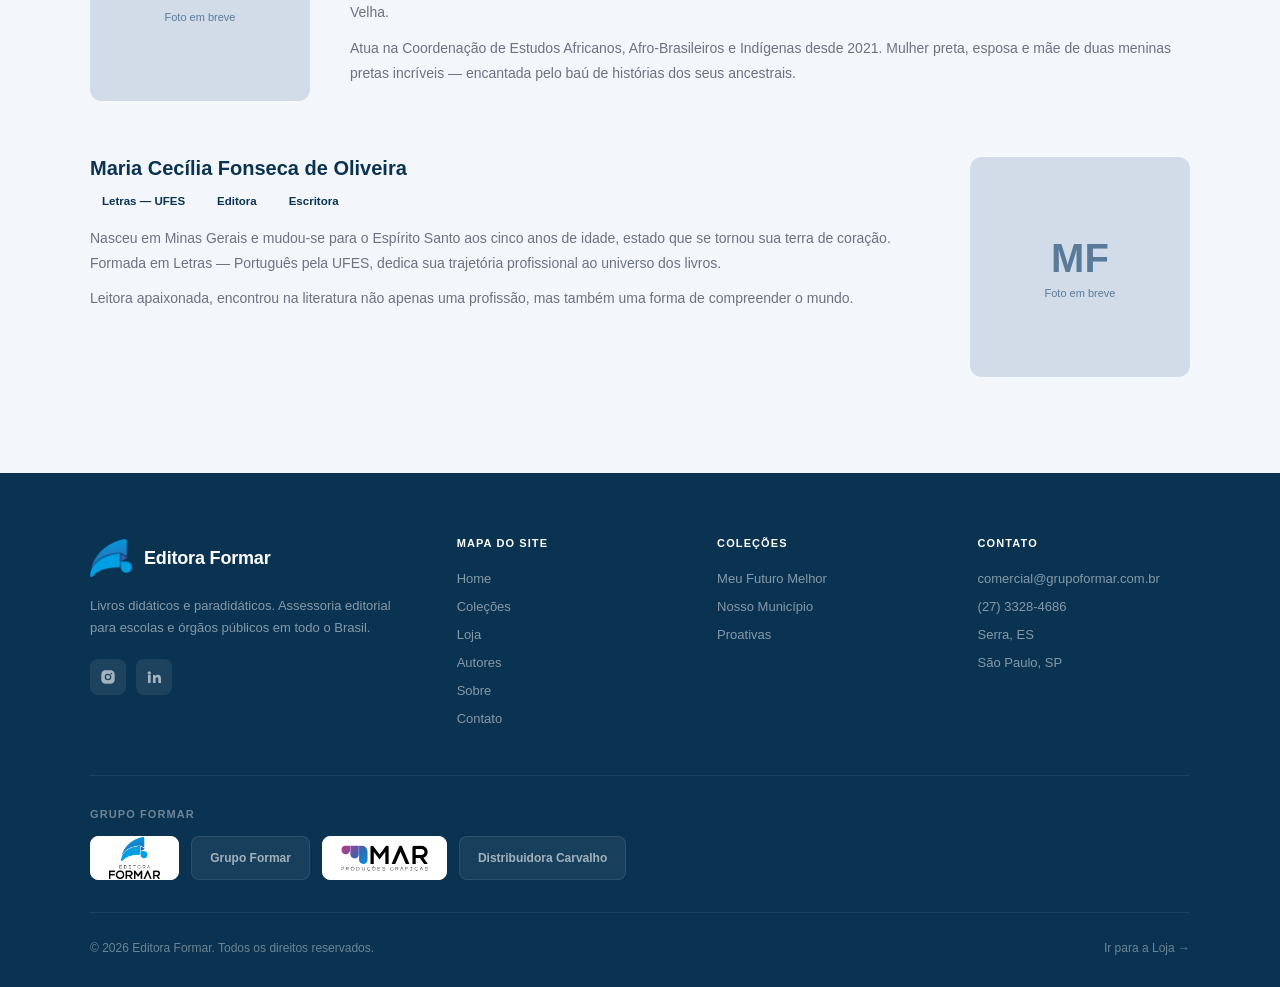
==== commit b1428d91: "Add files via upload Signed-off-by: eliakimst <64975257+eliakimst@users.noreply.github.com>" ====
--- a/autores.html
+++ b/autores.html
@@ -6,6 +6,9 @@
 <title>Autores | Editora Formar</title>
 <meta name="description" content="Conheça os autores da Editora Formar: educadores, escritores, pesquisadores e artistas por trás das coleções didáticas e paradidáticas.">
 <link rel="canonical" href="https://editoraformar.com.br/autores.html">
+<link rel="icon" type="image/png" sizes="32x32" href="favicon-32.png">
+<link rel="icon" type="image/png" sizes="512x512" href="favicon-512.png">
+<link rel="apple-touch-icon" href="apple-touch-icon.png">
 
 <link rel="stylesheet" href="styles.css">
 </head>
@@ -22,7 +25,7 @@
 <header class="header" id="siteHeader">
   <div class="header-inner">
     <a class="logo" href="index.html#home" aria-label="Editora Formar — página inicial">
-      <span class="logo-mark" aria-hidden="true">EF</span>
+      <img class="logo-mark" src="editora-formar-icon.png" alt="" aria-hidden="true">
       <span class="logo-text">
         <strong>Editora Formar</strong>
         <span>Livros didáticos e paradidáticos</span>
@@ -181,7 +184,7 @@
     <div class="footer-top">
       <div class="footer-brand">
         <a class="logo" href="index.html#home">
-          <span class="logo-mark" aria-hidden="true">EF</span>
+          <img class="logo-mark" src="editora-formar-icon.png" alt="" aria-hidden="true">
           <span class="logo-text">
             <strong>Editora Formar</strong>
           </span>
--- a/styles.css
+++ b/styles.css
@@ -117,15 +117,8 @@
   .logo-mark{
     width: 42px;
     height: 42px;
-    border-radius: 10px;
-    background: linear-gradient(135deg, var(--blue), var(--green));
-    display:flex;
-    align-items:center;
-    justify-content:center;
-    color:var(--white);
-    font-weight:800;
-    font-size:16px;
-    letter-spacing:-0.02em;
+    object-fit: contain;
+    flex-shrink: 0;
   }
 
   .logo-text{
@@ -1336,6 +1329,7 @@
     align-items: start;
   }
 
+  .autor-visual-card-rev{ grid-template-columns: 1fr 220px; }
   .autor-visual-card-rev .autor-visual-foto{ order: 2; }
   .autor-visual-card-rev .autor-visual-body{ order: 1; }
 
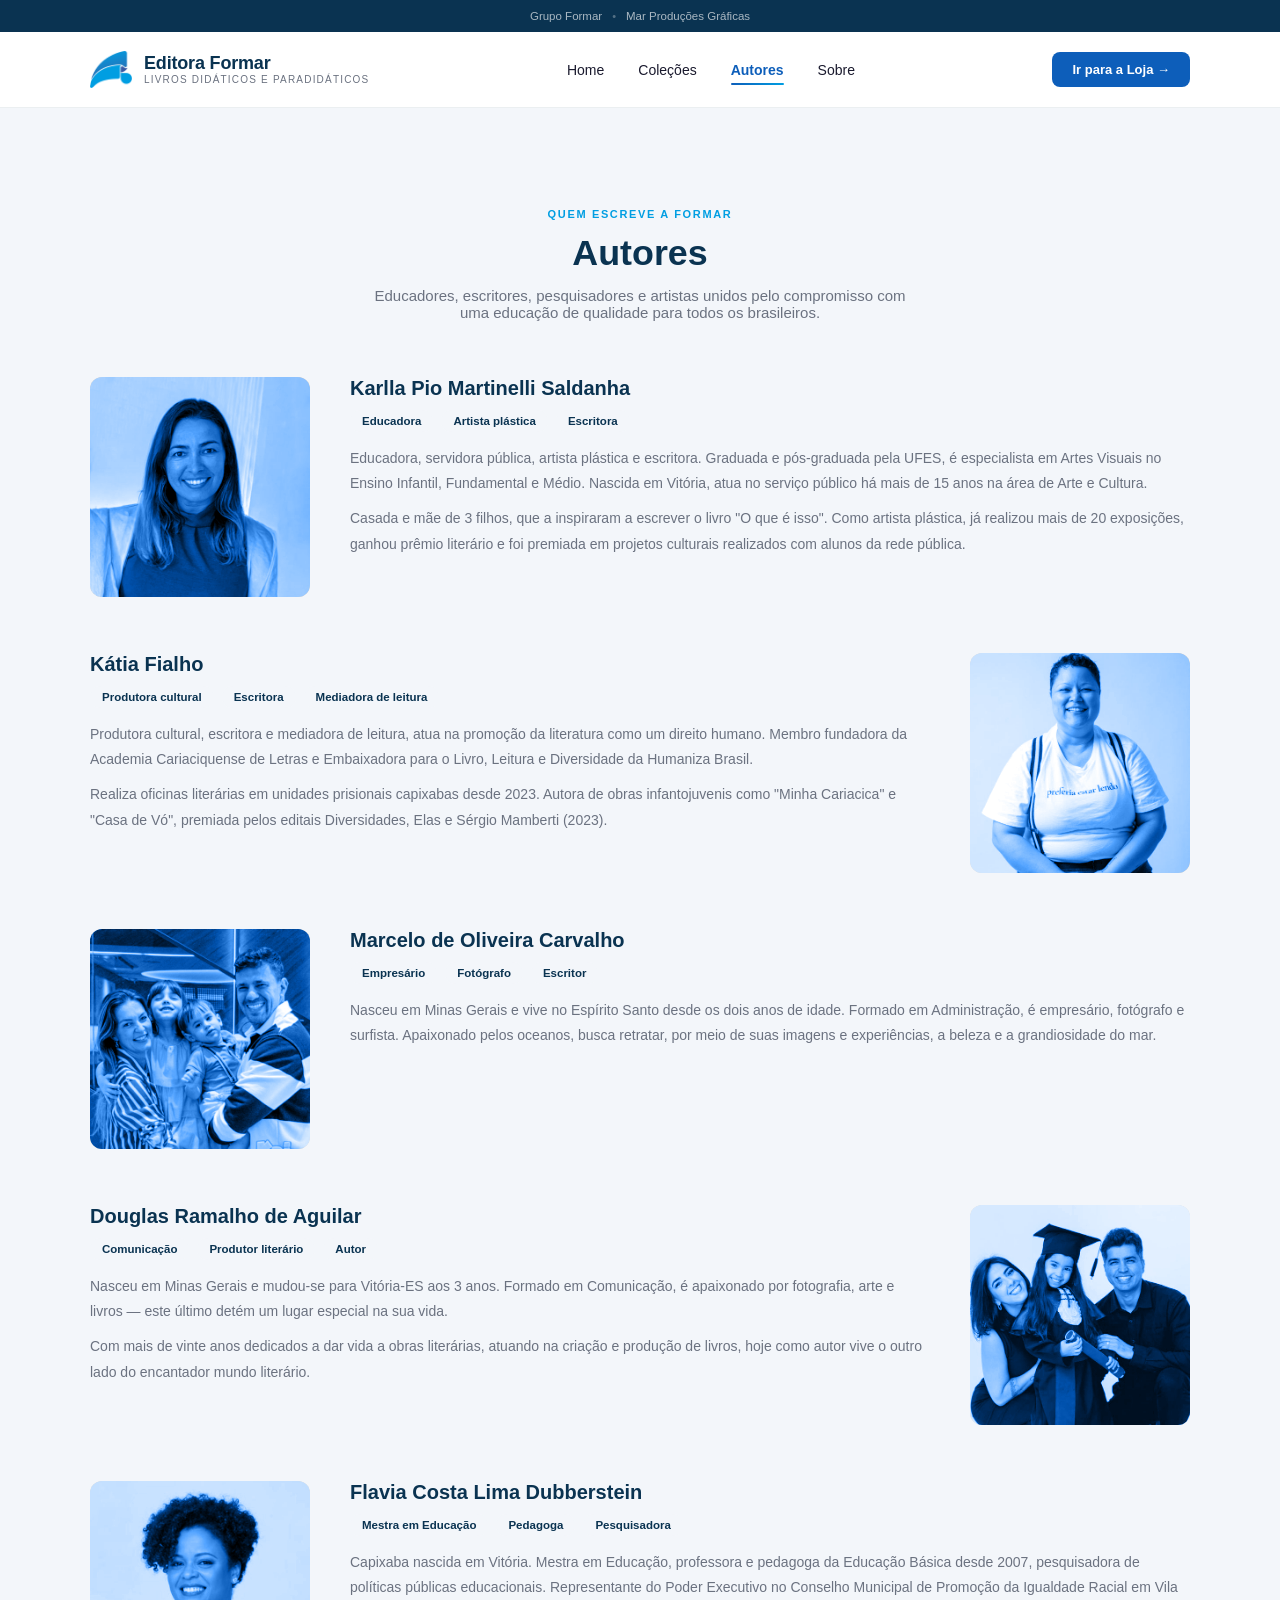
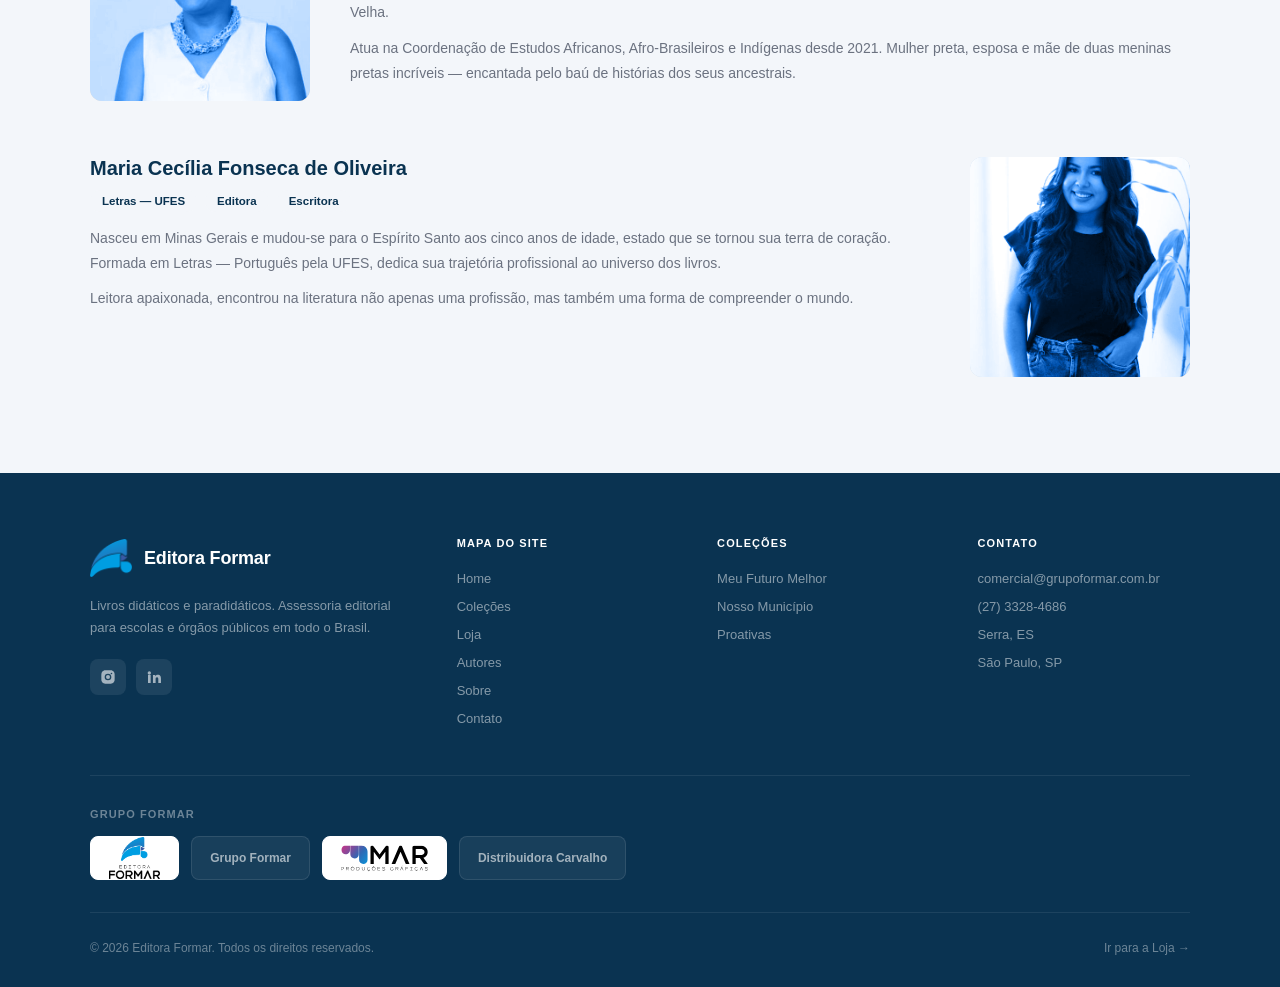
==== commit f6d3d71b: "autores Signed-off-by: eliakimst <64975257+eliakimst@users.noreply.github.com>" ====
--- a/autores.html
+++ b/autores.html
@@ -62,9 +62,8 @@
 
       <div class="autores-visual-grid">
         <div class="autor-visual-card">
-          <div class="autor-visual-foto autor-visual-foto-placeholder">
-            <span>KP</span>
-            <small>Foto em breve</small>
+          <div class="autor-visual-foto">
+            <img src="autor-karlla.jpg" alt="Karlla Pio Martinelli Saldanha">
           </div>
           <div class="autor-visual-body">
             <div class="autor-visual-header">
@@ -81,9 +80,8 @@
         </div>
 
         <div class="autor-visual-card autor-visual-card-rev">
-          <div class="autor-visual-foto autor-visual-foto-placeholder">
-            <span>KF</span>
-            <small>Foto em breve</small>
+          <div class="autor-visual-foto">
+            <img src="autor-katia.jpg" alt="Kátia Fialho">
           </div>
           <div class="autor-visual-body">
             <div class="autor-visual-header">
@@ -100,9 +98,8 @@
         </div>
 
         <div class="autor-visual-card">
-          <div class="autor-visual-foto autor-visual-foto-placeholder">
-            <span>MC</span>
-            <small>Foto em breve</small>
+          <div class="autor-visual-foto">
+            <img src="autor-marcelo.jpg" alt="Marcelo de Oliveira Carvalho">
           </div>
           <div class="autor-visual-body">
             <div class="autor-visual-header">
@@ -118,9 +115,8 @@
         </div>
 
         <div class="autor-visual-card autor-visual-card-rev">
-          <div class="autor-visual-foto autor-visual-foto-placeholder">
-            <span>DA</span>
-            <small>Foto em breve</small>
+          <div class="autor-visual-foto">
+            <img src="autor-douglas.jpg" alt="Douglas Ramalho de Aguilar">
           </div>
           <div class="autor-visual-body">
             <div class="autor-visual-header">
@@ -137,9 +133,8 @@
         </div>
 
         <div class="autor-visual-card">
-          <div class="autor-visual-foto autor-visual-foto-placeholder">
-            <span>FD</span>
-            <small>Foto em breve</small>
+          <div class="autor-visual-foto">
+            <img src="autor-flavia.jpg" alt="Flavia Costa Lima Dubberstein">
           </div>
           <div class="autor-visual-body">
             <div class="autor-visual-header">
@@ -156,9 +151,8 @@
         </div>
 
         <div class="autor-visual-card autor-visual-card-rev">
-          <div class="autor-visual-foto autor-visual-foto-placeholder">
-            <span>MF</span>
-            <small>Foto em breve</small>
+          <div class="autor-visual-foto">
+            <img src="autor-maria-cecilia.jpg" alt="Maria Cecília Fonseca de Oliveira">
           </div>
           <div class="autor-visual-body">
             <div class="autor-visual-header">
--- a/styles.css
+++ b/styles.css
@@ -1284,6 +1284,24 @@
     margin-bottom: 14px;
     border: 3px solid var(--white);
     box-shadow: 0 4px 14px rgba(10,51,81,0.10);
+    position: relative;
+    overflow: hidden;
+  }
+
+  .autor-chamada-foto img{
+    width: 100%;
+    height: 100%;
+    object-fit: cover;
+    filter: grayscale(1) contrast(1.05);
+  }
+
+  .autor-chamada-foto::after{
+    content: '';
+    position: absolute;
+    inset: 0;
+    background: var(--blue);
+    mix-blend-mode: color;
+    pointer-events: none;
   }
 
   .card-autor-chamada h3{
@@ -1342,9 +1360,24 @@
     display: flex;
     align-items: center;
     justify-content: center;
-  }
-
-  .autor-visual-foto img{ width: 100%; height: 100%; object-fit: cover; }
+    position: relative;
+  }
+
+  .autor-visual-foto img{
+    width: 100%;
+    height: 100%;
+    object-fit: cover;
+    filter: grayscale(1) contrast(1.05);
+  }
+
+  .autor-visual-foto::after{
+    content: '';
+    position: absolute;
+    inset: 0;
+    background: var(--blue);
+    mix-blend-mode: color;
+    pointer-events: none;
+  }
 
   .autor-visual-foto-placeholder{
     flex-direction: column;
